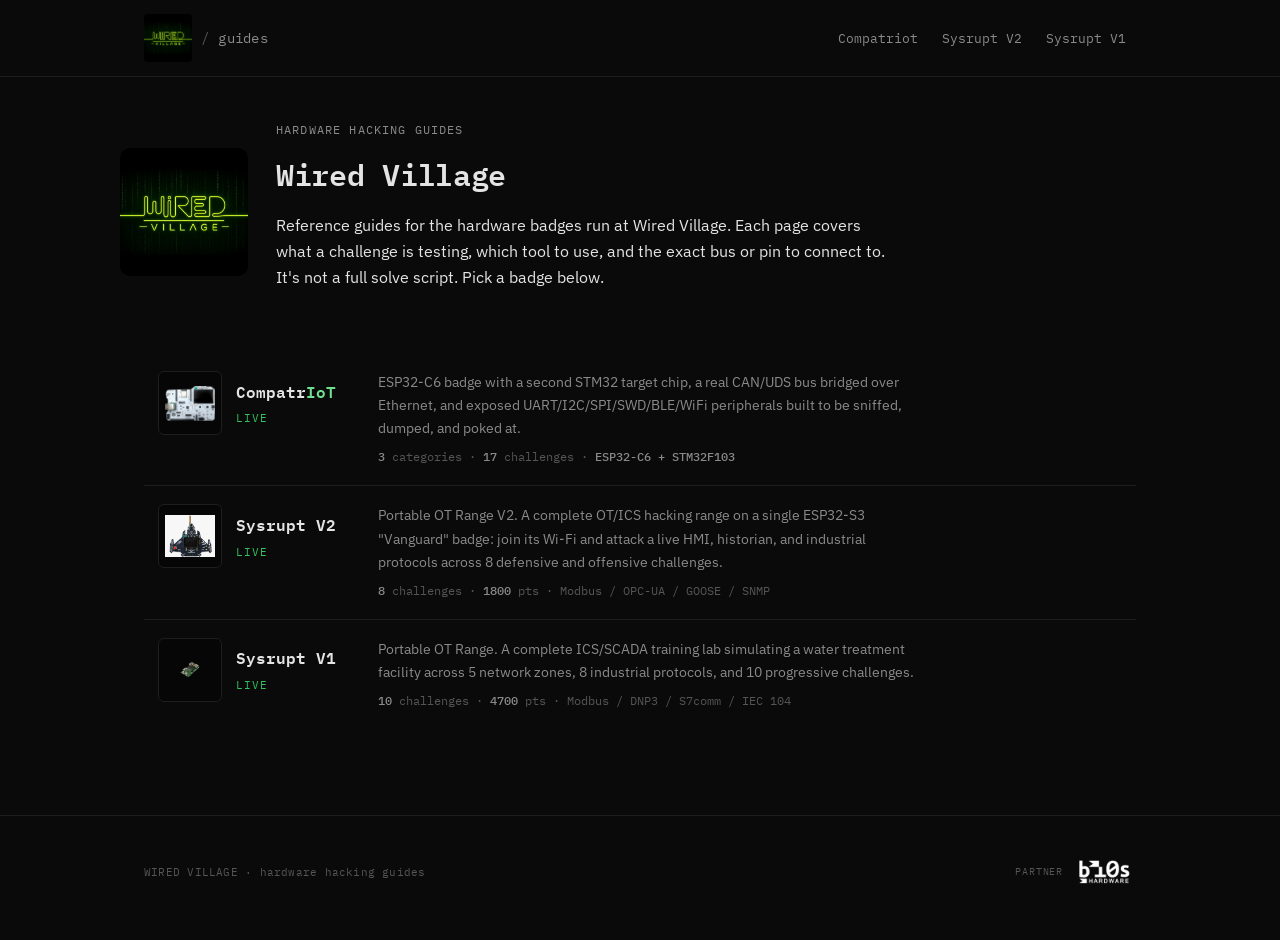
==== index.html @ f9ece584 "Add Wired Village site: Compatriot guide, Sysrupt V1 and V2 guides" ====
<!doctype html>
<html lang="en">
<head>
<meta charset="utf-8">
<meta name="viewport" content="width=device-width, initial-scale=1">
<title>Wired Village</title>
<meta name="description" content="Wired Village: hardware hacking guides for the Compatriot and Sysrupt training badges.">
<link rel="icon" href="assets/img/wired-village-logo.png">
<link rel="preconnect" href="https://fonts.googleapis.com">
<link rel="preconnect" href="https://fonts.gstatic.com" crossorigin>
<link href="https://fonts.googleapis.com/css2?family=IBM+Plex+Mono:wght@400;500;600;700&family=IBM+Plex+Sans:wght@400;500;600&display=swap" rel="stylesheet">
<link rel="stylesheet" href="assets/css/site.css">
</head>
<body>

<header class="topbar">
  <div class="topbar-inner">
    <div class="brand">
      <img src="assets/img/wired-village-logo.png" alt="Wired Village">
      <span class="sep">/</span>
      <span class="sub">guides</span>
    </div>
    <nav class="navlinks">
      <a href="compatriot/index.html">Compatriot</a>
      <a href="sysrupt-v2/index.html">Sysrupt V2</a>
      <a href="sysrupt/index.html">Sysrupt V1</a>
    </nav>
  </div>
</header>

<section class="section wrap">
  <div class="hero-row">
    <img class="hero-logo" src="assets/img/wired-village-logo.png" alt="Wired Village">
    <div class="hero-text">
      <p class="eyebrow">hardware hacking guides</p>
      <h1>Wired Village</h1>
      <p class="lead">
        Reference guides for the hardware badges run at Wired Village. Each page covers
        what a challenge is testing, which tool to use, and the exact bus or pin to
        connect to. It's not a full solve script. Pick a badge below.
      </p>
    </div>
  </div>
</section>

<section class="wrap" style="padding-bottom: 60px;">
  <table class="index-table">
    <tr data-href="compatriot/index.html">
      <td class="ix-name">
        <div class="ix-thumb">
          <img src="assets/img/board-cutout.webp" alt="Compatriot badge, top view">
          <div>
            <a href="compatriot/index.html">Compatr<span class="iot">IoT</span></a>
            <span class="status">Live</span>
          </div>
        </div>
      </td>
      <td class="ix-desc">
        <p>ESP32-C6 badge with a second STM32 target chip, a real CAN/UDS bus bridged over
           Ethernet, and exposed UART/I2C/SPI/SWD/BLE/WiFi peripherals built to be sniffed,
           dumped, and poked at.</p>
        <div class="meta"><b>3</b> categories · <b>17</b> challenges · <b>ESP32-C6 + STM32F103</b></div>
      </td>
      <td class="ix-arrow">→</td>
    </tr>
    <tr data-href="sysrupt-v2/index.html">
      <td class="ix-name">
        <div class="ix-thumb">
          <img src="assets/sysrupt-v2/board.jpeg" alt="Vanguard ESP32-S3 badge, top view">
          <div>
            <a href="sysrupt-v2/index.html">Sysrupt V2</a>
            <span class="status">Live</span>
          </div>
        </div>
      </td>
      <td class="ix-desc">
        <p>Portable OT Range V2. A complete OT/ICS hacking range on a single ESP32-S3
           "Vanguard" badge: join its Wi-Fi and attack a live HMI, historian, and
           industrial protocols across 8 defensive and offensive challenges.</p>
        <div class="meta"><b>8</b> challenges · <b>1800</b> pts · Modbus / OPC-UA / GOOSE / SNMP</div>
      </td>
      <td class="ix-arrow">→</td>
    </tr>
    <tr data-href="sysrupt/index.html">
      <td class="ix-name">
        <div class="ix-thumb">
          <img src="assets/sysrupt/board.png" alt="Sysrupt board, top view">
          <div>
            <a href="sysrupt/index.html">Sysrupt V1</a>
            <span class="status">Live</span>
          </div>
        </div>
      </td>
      <td class="ix-desc">
        <p>Portable OT Range. A complete ICS/SCADA training lab simulating a water
           treatment facility across 5 network zones, 8 industrial protocols, and 10
           progressive challenges.</p>
        <div class="meta"><b>10</b> challenges · <b>4700</b> pts · Modbus / DNP3 / S7comm / IEC 104</div>
      </td>
      <td class="ix-arrow">→</td>
    </tr>
  </table>
</section>

<footer>
  <div class="wrap foot-inner">
    <div class="foot-left">WIRED VILLAGE · hardware hacking guides</div>
    <div class="partner">
      <span>Partner</span>
      <img src="assets/img/bi0s-hardware-logo.png" alt="bi0s hardware">
    </div>
  </div>
</footer>

<script src="assets/js/site.js"></script>
</body>
</html>
---- assets/css/site.css ----
/* Wired Village — shared stylesheet. Plain, dark, documentation-style. */

:root {
  --bg: #0a0a0a;
  --bg-alt: #0e0e0e;
  --bg-inset: #060606;
  --border: #1e1e1e;
  --border-strong: #303030;
  --text: #e4e4e4;
  --text-dim: #8a8a8a;
  --text-dimmer: #555;
  --accent: #35c15e;
  --accent-dim: #1f7a3c;
  --accent-text: #6fe08f;
  --red: #c8564f;
  --amber: #c2922f;
  --cyan: #4fb8d6;
  --border-bright: #3a3a3a;
  --mono: "IBM Plex Mono", "JetBrains Mono", ui-monospace, "SF Mono", Menlo, Consolas, monospace;
  --sans: "IBM Plex Sans", "Inter", system-ui, -apple-system, "Segoe UI", Arial, sans-serif;
  --maxw: 1040px;
}

* { box-sizing: border-box; }

body {
  margin: 0;
  background: var(--bg);
  color: var(--text);
  font-family: var(--sans);
  font-size: 15px;
  line-height: 1.65;
  -webkit-font-smoothing: antialiased;
}

a { color: var(--accent-text); text-decoration: none; border-bottom: 1px solid transparent; }
a:hover { border-bottom-color: var(--accent-dim); }

img { max-width: 100%; display: block; }

code, .mono { font-family: var(--mono); }
code {
  background: var(--bg-inset);
  border: 1px solid var(--border);
  color: var(--accent-text);
  padding: 1px 5px;
  border-radius: 3px;
  font-size: .87em;
}
pre {
  background: var(--bg-inset);
  border: 1px solid var(--border);
  border-radius: 4px;
  padding: 12px 14px;
  overflow-x: auto;
  font-family: var(--mono);
  font-size: 12.5px;
  color: #b7c9bb;
  line-height: 1.55;
}

hr { border: none; border-top: 1px solid var(--border); margin: 28px 0; }

/* ---------- header ---------- */
.topbar {
  border-bottom: 1px solid var(--border);
}
.topbar-inner {
  max-width: var(--maxw);
  margin: 0 auto;
  padding: 14px 24px;
  display: flex;
  align-items: center;
  justify-content: space-between;
  gap: 20px;
  flex-wrap: wrap;
}
.brand {
  display: flex;
  align-items: center;
  gap: 9px;
  font-family: var(--mono);
  font-size: 13.5px;
  letter-spacing: .02em;
  color: var(--text);
}
.brand img { height: 48px; width: auto; border-radius: 4px; }
.brand .sep { color: var(--text-dimmer); }
.brand .sub { color: var(--text-dim); }
.navlinks {
  display: flex;
  gap: 4px;
  font-family: var(--mono);
  font-size: 12.5px;
}
.navlinks a {
  color: var(--text-dim);
  padding: 5px 10px;
  border-bottom: none;
  border-radius: 3px;
}
.navlinks a:hover { color: var(--text); background: var(--bg-alt); }
.navlinks a.active { color: var(--bg); background: var(--accent); }
.navlinks a.active:hover { color: var(--bg); background: var(--accent); }

/* ---------- layout ---------- */
.wrap { max-width: var(--maxw); margin: 0 auto; padding: 0 24px; }
.section { padding: 44px 0; }

.hero-row {
  display: flex;
  align-items: center;
  gap: 28px;
  flex-wrap: wrap;
}
.hero-row img.hero-logo {
  width: 128px;
  height: 128px;
  flex-shrink: 0;
  border-radius: 10px;
}
.hero-row .hero-text { flex: 1 1 360px; min-width: 260px; }
@media (max-width: 560px) {
  .hero-row img.hero-logo { width: 88px; height: 88px; }
}

.iot { color: var(--accent-text); }

.eyebrow {
  font-family: var(--mono);
  font-size: 11.5px;
  letter-spacing: .1em;
  text-transform: uppercase;
  color: var(--text-dim);
  margin: 0 0 10px;
}
h1 {
  font-family: var(--mono);
  font-weight: 600;
  font-size: 30px;
  letter-spacing: -.01em;
  margin: 0 0 14px;
  color: var(--text);
}
h2 {
  font-family: var(--mono);
  font-weight: 600;
  font-size: 19px;
  margin: 0 0 4px;
  color: var(--text);
  padding-top: 2px;
}
h3 { font-family: var(--mono); font-weight: 600; font-size: 13.5px; margin: 20px 0 6px; color: var(--text-dim); text-transform: uppercase; letter-spacing: .06em; }
p { margin: 0 0 13px; color: var(--text-dim); max-width: 68ch; }
p.lead { color: var(--text); font-size: 15.5px; max-width: 62ch; }

ul, ol { color: var(--text-dim); padding-left: 19px; margin: 0 0 13px; }
li { margin-bottom: 5px; }
li::marker { color: var(--text-dimmer); }

/* ---------- index table (home + category index) ---------- */
.index-table { width: 100%; border-collapse: collapse; margin: 6px 0; }
.index-table tr { border-top: 1px solid var(--border); transition: background-color .12s; }
.index-table tr:first-child { border-top: none; }
.index-table tr[data-href] { cursor: pointer; }
.index-table tr[data-href]:hover { background: rgba(53,193,94,.055); }
.index-table tr[data-href]:hover td.ix-name a { color: var(--accent-text); }
.index-table td { padding: 18px 14px; vertical-align: top; }
.index-table td.ix-name { width: 220px; padding-left: 14px; }
.index-table td.ix-name a { font-family: var(--mono); font-size: 16px; color: var(--text); font-weight: 600; }
.index-table td.ix-name a:hover { color: var(--accent-text); }
.index-table td.ix-name .status { display: block; font-family: var(--mono); font-size: 10.5px; letter-spacing: .08em; text-transform: uppercase; color: var(--accent); margin-top: 5px; }
.index-table td.ix-name .status.soon { color: var(--text-dimmer); }
.index-table td.ix-desc p { margin: 0 0 8px; font-size: 14px; }
.index-table td.ix-desc .meta { font-family: var(--mono); font-size: 11.5px; color: var(--text-dimmer); }
.index-table td.ix-desc .meta b { color: var(--text-dim); font-weight: 500; }
.index-table tr.disabled td.ix-name a { color: var(--text-dim); pointer-events: none; }
.index-table tr.disabled { opacity: .55; }
.index-table td.ix-arrow {
  width: 28px;
  padding-right: 14px;
  padding-left: 0;
  text-align: right;
  color: var(--text-dimmer);
  font-family: var(--mono);
  font-size: 15px;
  opacity: 0;
  transform: translateX(-4px);
  transition: opacity .12s, transform .12s;
}
.index-table tr[data-href]:hover td.ix-arrow { opacity: 1; transform: translateX(0); color: var(--accent-text); }
.index-table .ix-thumb {
  display: flex;
  align-items: center;
  gap: 14px;
}
.index-table .ix-thumb img {
  width: 64px;
  height: 64px;
  object-fit: contain;
  background: var(--bg-inset);
  border: 1px solid var(--border);
  border-radius: 6px;
  padding: 6px;
  flex-shrink: 0;
}
@media (max-width: 560px) {
  .index-table, .index-table tbody, .index-table tr, .index-table td { display: block; width: auto; }
  .index-table tr { padding: 16px 0; }
  .index-table td.ix-name { padding: 0 0 8px; }
  .index-table td.ix-desc { padding: 0; }
  .index-table td.ix-arrow { display: none; }
}

/* ---------- docs layout: sidebar + content ---------- */
.docs {
  display: grid;
  grid-template-columns: 200px 1fr;
  gap: 48px;
  align-items: start;
}
@media (max-width: 760px) { .docs { grid-template-columns: 1fr; } }

.toc {
  position: sticky;
  top: 24px;
  font-family: var(--mono);
  font-size: 12.5px;
}
.toc .toc-label { color: var(--text-dimmer); text-transform: uppercase; letter-spacing: .08em; font-size: 10.5px; margin-bottom: 10px; }
.toc ol { list-style: none; padding: 0; margin: 0; }
.toc li { margin-bottom: 2px; }
.toc a {
  display: block;
  padding: 5px 0 5px 10px;
  border-left: 2px solid var(--border);
  color: var(--text-dim);
  border-bottom: none;
}
.toc a:hover { color: var(--text); border-left-color: var(--border-strong); }
.toc a.diff-easy { }
.toc small { color: var(--text-dimmer); margin-left: 6px; }

.content h2 { scroll-margin-top: 20px; }

/* ---------- challenge entries (flowing sections, not cards) ---------- */
.entry { padding: 30px 0; border-top: 1px solid var(--border); }
.entry:first-child { border-top: none; padding-top: 0; }
.entry-head { display: flex; align-items: baseline; gap: 12px; flex-wrap: wrap; margin-bottom: 10px; }
.entry-num { font-family: var(--mono); font-size: 13px; color: var(--text-dimmer); }
.diff-tag {
  font-family: var(--mono); font-size: 10px; letter-spacing: .07em; text-transform: uppercase;
  padding: 2px 7px; border: 1px solid var(--border-strong); border-radius: 3px; color: var(--text-dim);
}
.diff-tag.easy { color: var(--accent-text); border-color: var(--accent-dim); }
.diff-tag.med { color: var(--amber); border-color: #5b4a1e; }
.diff-tag.hard { color: var(--red); border-color: #5c2d2a; }

.entry h4 {
  font-family: var(--mono); font-size: 11px; letter-spacing: .08em; text-transform: uppercase;
  color: var(--text-dimmer); margin: 18px 0 7px;
}
.entry p { font-size: 14.5px; }

/* ---------- reveal (hint / full guide) ---------- */
.reveal {
  margin-top: 12px;
  border: 1px solid var(--border);
  border-radius: 5px;
  background: var(--bg-alt);
}
.reveal + .reveal { margin-top: 8px; }
.reveal summary {
  cursor: pointer;
  list-style: none;
  padding: 9px 14px;
  font-family: var(--mono);
  font-size: 12px;
  letter-spacing: .04em;
  color: var(--text-dim);
  display: flex;
  align-items: center;
  gap: 8px;
  user-select: none;
}
.reveal summary::-webkit-details-marker { display: none; }
.reveal summary::before { content: "+"; color: var(--text-dimmer); width: 10px; display: inline-block; }
.reveal[open] summary::before { content: "−"; }
.reveal summary:hover { color: var(--text); }
.reveal.hint { border-left: 2px solid #5b4a1e; }
.reveal.hint summary { color: var(--amber); }
.reveal.guide { border-left: 2px solid var(--accent-dim); }
.reveal.guide summary { color: var(--accent-text); }
.reveal.conn { border-left: 2px solid #1c5566; }
.reveal.conn summary { color: var(--cyan); }
.reveal .reveal-body img { border-radius: 3px; margin: 6px 0 4px; }
.reveal .reveal-body { padding: 2px 16px 14px; border-top: 1px solid var(--border); }
.reveal .reveal-body p { font-size: 13.5px; margin: 10px 0 8px; }
.reveal .reveal-body ol, .reveal .reveal-body ul { font-size: 13.5px; margin: 8px 0; }
.reveal .reveal-body li { margin-bottom: 7px; }

.note {
  border-left: 2px solid var(--border-strong);
  padding: 4px 0 4px 14px;
  font-size: 13.5px;
  color: var(--text-dim);
  margin: 12px 0 16px;
}
.note b { color: var(--text); }

/* ---------- section-level collapsible (install/tools blocks) ---------- */
.sec-collapse {
  border: 1px solid var(--border);
  border-radius: 6px;
  margin: 0 0 30px;
  background: var(--bg-alt);
}
.sec-collapse summary {
  cursor: pointer;
  list-style: none;
  padding: 14px 18px;
  display: flex;
  align-items: center;
  gap: 10px;
  user-select: none;
}
.sec-collapse summary::-webkit-details-marker { display: none; }
.sec-collapse summary::before { content: "▸"; color: var(--text-dimmer); font-size: 12px; transition: transform .1s; }
.sec-collapse[open] summary::before { transform: rotate(90deg); }
.sec-collapse summary h2 { margin: 0; }
.sec-collapse summary .tally { font-family: var(--mono); font-size: 11.5px; color: var(--text-dimmer); margin-left: auto; }
.sec-collapse .sec-body { padding: 4px 18px 18px; border-top: 1px solid var(--border); }
.arsenal-note {
  border: 1px solid var(--border-strong);
  border-left: 3px solid var(--accent);
  background: rgba(53,193,94,.06);
  border-radius: 5px;
  padding: 10px 14px;
  font-size: 13.5px;
  color: var(--text-dim);
  margin: 2px 0 18px;
}
.arsenal-note b { color: var(--text); }

.pin-table { width: 100%; border-collapse: collapse; font-family: var(--mono); font-size: 12.5px; margin: 6px 0 16px; }
.pin-table th, .pin-table td { text-align: left; padding: 6px 10px 6px 0; border-bottom: 1px solid var(--border); }
.pin-table th { color: var(--text-dimmer); font-weight: 500; text-transform: uppercase; font-size: 10.5px; letter-spacing: .05em; }
.pin-table td { color: var(--text-dim); }
.pin-table td.sig { color: var(--accent-text); }

/* ---------- diagrams ---------- */
.diagram {
  background: var(--bg-inset);
  border: 1px solid var(--border);
  border-radius: 4px;
  padding: 16px;
  margin: 10px 0 18px;
  overflow-x: auto;
}
.diagram svg text { font-family: var(--mono); }

/* ---------- tool cards ---------- */
.tools-grid {
  display: grid;
  grid-template-columns: repeat(auto-fit, minmax(200px, 1fr));
  gap: 14px;
  margin: 14px 0 20px;
}
.tool-card {
  background: var(--bg-alt);
  border: 1px solid var(--border);
  border-radius: 6px;
  overflow: hidden;
}
.tool-card .shot {
  background: #ececea;
  height: 130px;
  display: flex;
  align-items: center;
  justify-content: center;
  padding: 10px;
}
.tool-card .shot img { max-width: 100%; max-height: 100%; width: auto; height: auto; object-fit: contain; }
.tool-card .info { padding: 11px 13px 13px; }
.tool-card .name { font-family: var(--mono); font-size: 13px; color: var(--text); font-weight: 600; margin-bottom: 4px; }
.tool-card .desc { font-size: 12.5px; color: var(--text-dim); line-height: 1.5; }

/* ---------- legend (overview page) ---------- */
.legend-grid {
  display: grid;
  grid-template-columns: repeat(auto-fit, minmax(210px, 1fr));
  gap: 16px;
  margin: 14px 0 6px;
}
.legend-item {
  border: 1px solid var(--border);
  border-radius: 6px;
  padding: 14px 16px;
  background: var(--bg-alt);
}
.legend-item p { font-size: 12.5px; margin: 10px 0 0; }
.legend-item .diff-tag { margin-right: 6px; }
.reveal-fake-summary {
  display: inline-flex;
  align-items: center;
  gap: 6px;
  font-family: var(--mono);
  font-size: 12px;
  padding: 3px 0;
}

/* ---------- glossary ---------- */
.glossary { margin: 10px 0 0; }
.glossary dt {
  font-family: var(--mono);
  font-size: 13.5px;
  font-weight: 600;
  color: var(--text);
  margin-top: 14px;
}
.glossary dd {
  margin: 4px 0 0;
  font-size: 13.5px;
  color: var(--text-dim);
  max-width: 65ch;
}

/* ---------- crumbs ---------- */
.crumbs { font-family: var(--mono); font-size: 12px; color: var(--text-dimmer); margin-bottom: 18px; }
.crumbs a { color: var(--text-dim); }
.crumbs a:hover { color: var(--text); }
.crumbs .sep { margin: 0 6px; }

/* ---------- footer ---------- */
footer { border-top: 1px solid var(--border); padding: 24px 0 36px; margin-top: 20px; }
.foot-inner { display: flex; align-items: center; justify-content: space-between; flex-wrap: wrap; gap: 14px; }
.foot-left { font-family: var(--mono); font-size: 11px; color: var(--text-dimmer); letter-spacing: .02em; }
.partner { display: flex; align-items: center; gap: 9px; }
.partner span { font-family: var(--mono); font-size: 10px; letter-spacing: .08em; text-transform: uppercase; color: var(--text-dimmer); }
.partner img { height: 64px; width: auto; filter: invert(1); opacity: 1; }

/* ---------- misc ---------- */
.center { text-align: center; }
.tag-soon {
  font-family: var(--mono); font-size: 10.5px; letter-spacing: .07em; text-transform: uppercase;
  color: var(--text-dimmer); border: 1px solid var(--border-strong); padding: 2px 8px; border-radius: 3px;
}
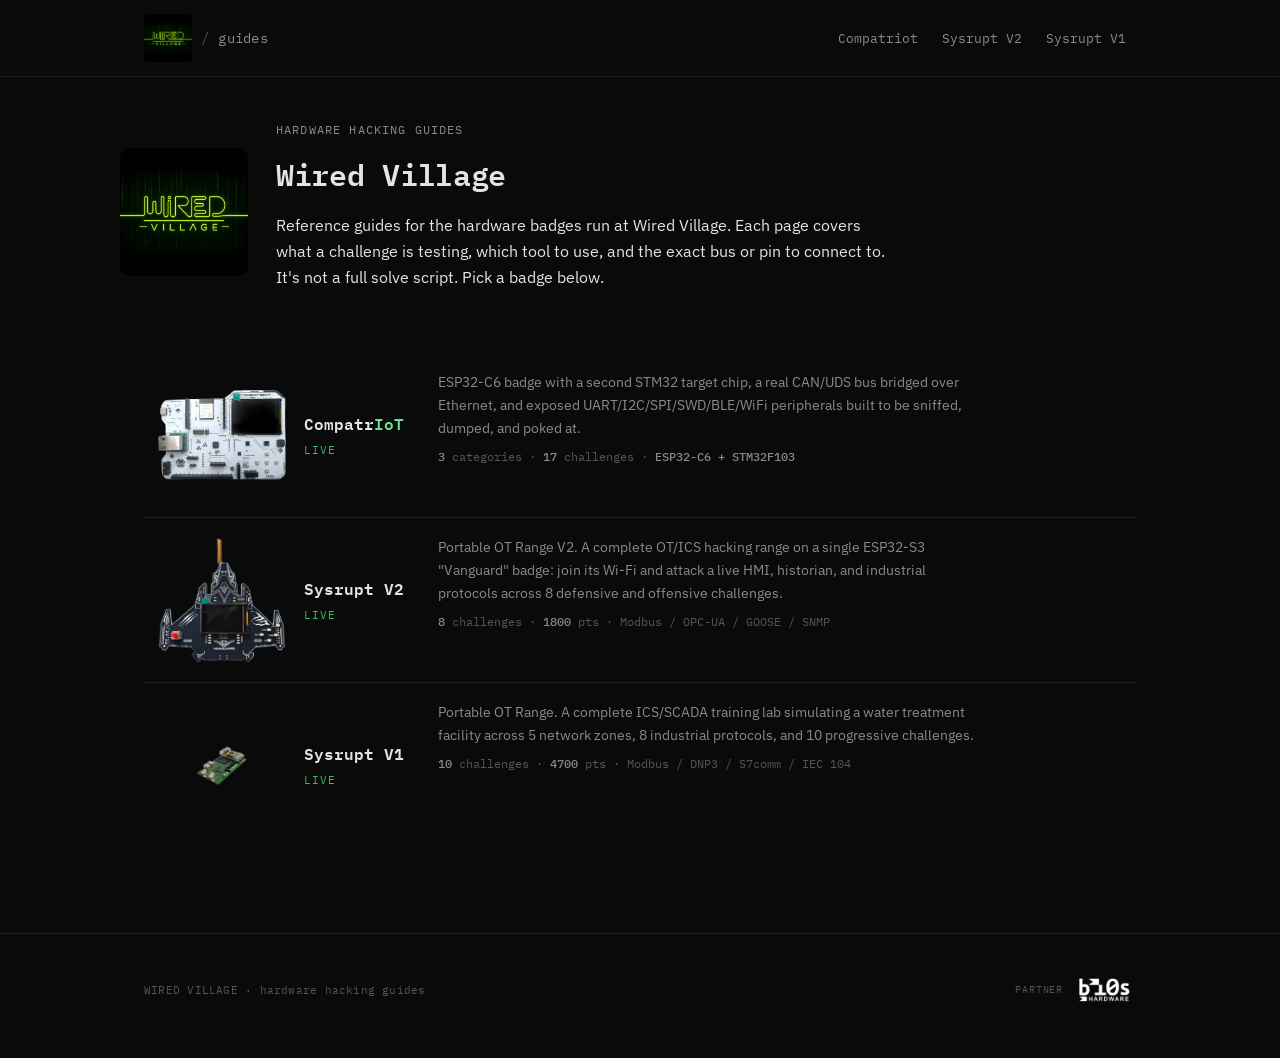
==== commit 42179510: "Background-remove the Sysrupt V2 board photo so it floats cleanly without a white box" ====
--- a/index.html
+++ b/index.html
@@ -66,7 +66,7 @@
     <tr data-href="sysrupt-v2/index.html">
       <td class="ix-name">
         <div class="ix-thumb">
-          <img src="assets/sysrupt-v2/board.jpeg" alt="Vanguard ESP32-S3 badge, top view">
+          <img src="assets/sysrupt-v2/board.png" alt="Vanguard ESP32-S3 badge, top view">
           <div>
             <a href="sysrupt-v2/index.html">Sysrupt V2</a>
             <span class="status">Live</span>
--- a/assets/css/site.css
+++ b/assets/css/site.css
@@ -166,7 +166,7 @@
 .index-table tr[data-href]:hover { background: rgba(53,193,94,.055); }
 .index-table tr[data-href]:hover td.ix-name a { color: var(--accent-text); }
 .index-table td { padding: 18px 14px; vertical-align: top; }
-.index-table td.ix-name { width: 220px; padding-left: 14px; }
+.index-table td.ix-name { width: 280px; padding-left: 14px; }
 .index-table td.ix-name a { font-family: var(--mono); font-size: 16px; color: var(--text); font-weight: 600; }
 .index-table td.ix-name a:hover { color: var(--accent-text); }
 .index-table td.ix-name .status { display: block; font-family: var(--mono); font-size: 10.5px; letter-spacing: .08em; text-transform: uppercase; color: var(--accent); margin-top: 5px; }
@@ -192,17 +192,16 @@
 .index-table .ix-thumb {
   display: flex;
   align-items: center;
-  gap: 14px;
+  gap: 18px;
 }
 .index-table .ix-thumb img {
-  width: 64px;
-  height: 64px;
+  width: 128px;
+  height: 128px;
   object-fit: contain;
-  background: var(--bg-inset);
-  border: 1px solid var(--border);
-  border-radius: 6px;
-  padding: 6px;
   flex-shrink: 0;
+}
+@media (max-width: 760px) {
+  .index-table .ix-thumb img { width: 92px; height: 92px; }
 }
 @media (max-width: 560px) {
   .index-table, .index-table tbody, .index-table tr, .index-table td { display: block; width: auto; }
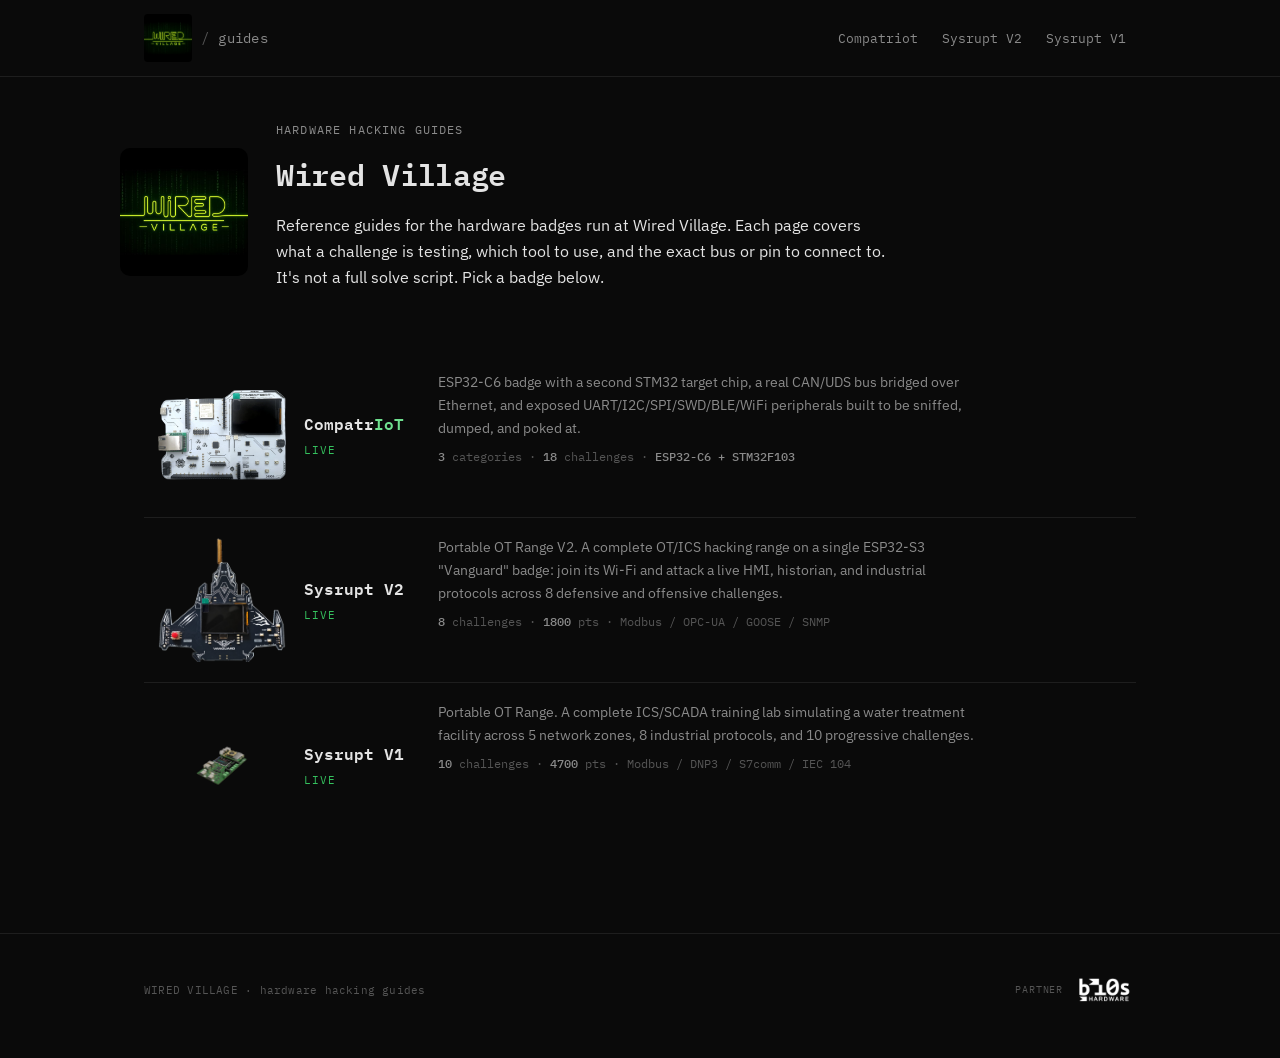
==== commit 1301919b: "Redesign Two-Wire Tap: real I2C NAK-abort behavior, players build their own ACKing device" ====
--- a/index.html
+++ b/index.html
@@ -59,7 +59,7 @@
         <p>ESP32-C6 badge with a second STM32 target chip, a real CAN/UDS bus bridged over
            Ethernet, and exposed UART/I2C/SPI/SWD/BLE/WiFi peripherals built to be sniffed,
            dumped, and poked at.</p>
-        <div class="meta"><b>3</b> categories · <b>17</b> challenges · <b>ESP32-C6 + STM32F103</b></div>
+        <div class="meta"><b>3</b> categories · <b>18</b> challenges · <b>ESP32-C6 + STM32F103</b></div>
       </td>
       <td class="ix-arrow">→</td>
     </tr>
